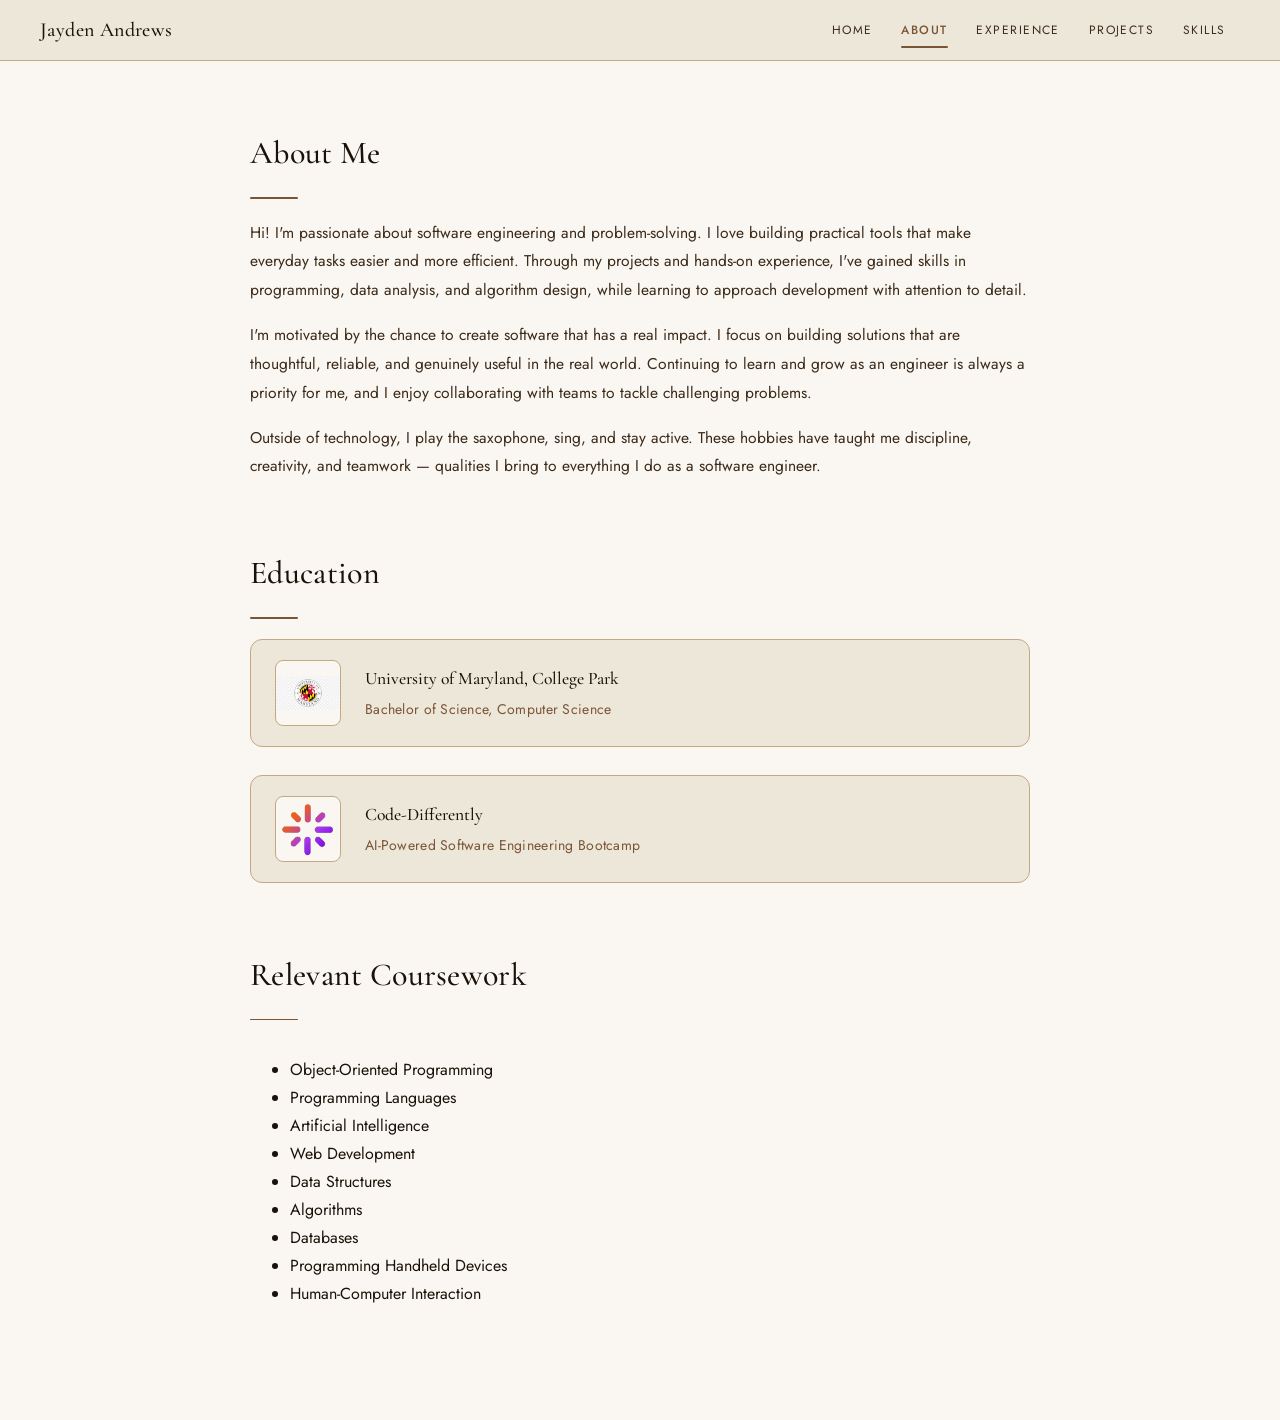
==== about.html @ a04b2f83 "Initial commit" ====
<!DOCTYPE html>
<html lang="en">

<head>
    <meta charset="UTF-8">
    <meta name="viewport" content="width=device-width, initial-scale=1.0">
    <title>Jayden Andrews</title>
    <link rel="preconnect" href="https://fonts.googleapis.com">
    <link
        href="https://fonts.googleapis.com/css2?family=Cormorant+Garamond:wght@500&family=Jost:wght@300;400;500&display=swap"
        rel="stylesheet">
    <link rel="stylesheet" href="style.css">
</head>

<body>
    <!-- Navbar -->
    <nav class="site-nav">
        <a class="site-nav__brand" href="#">Jayden Andrews</a>
        <button class="nav-toggle" onclick="this.nextElementSibling.classList.toggle('open')" aria-label="Toggle menu">
            <span></span><span></span><span></span>
        </button>
        <ul class="site-nav__links">
            <li><a href="index.html">Home</a></li>
            <li><a href="about.html" class="active">About</a></li>
            <li><a href="experience.html">Experience</a></li>
            <li><a href="projects.html">Projects</a></li>
            <li><a href="skills.html">Skills</a></li>
        </ul>
    </nav>

    <main class="about-page">

        <!-- About Me -->
        <section class="about-section">
            <h2 class="section-label">About Me</h2>
            <div class="divider"></div>
            <div class="about-body">
                <p>Hi! I'm passionate about software engineering and problem-solving. I love building practical tools
                    that make everyday tasks easier and more efficient. Through my projects and hands-on experience,
                    I've gained skills in programming, data analysis, and algorithm design, while learning to approach
                    development with attention to detail.</p>
                <p>I'm motivated by the chance to create software that has a real impact. I focus on building solutions
                    that are thoughtful, reliable, and genuinely useful in the real world. Continuing to learn and grow
                    as an engineer is always a priority for me, and I enjoy collaborating with teams to tackle
                    challenging problems.</p>
                <p>Outside of technology, I play the saxophone, sing, and stay active. These hobbies have taught me
                    discipline, creativity, and teamwork — qualities I bring to everything I do as a software engineer.
                </p>
            </div>
        </section>

        <!-- Education -->
        <section class="about-section">
            <h2 class="section-label">Education</h2>
            <div class="divider"></div>

            <div class="edu-list">

                <!-- UMD -->
                <div class="list-item">
                    <div class="logo">
                        <img src="images/umd seal.png" alt="University of Maryland logo">
                    </div>
                    <div class="edu-details">
                        <h3>University of Maryland, College Park</h3>
                        <p class="edu-degree">Bachelor of Science, Computer Science</p>
                    </div>
                </div>

                <!-- Code Differently -->
                <div class="list-item">
                    <div class="logo">
                        <img src="images/code_differently_logo.png" alt="Code Differently logo">
                    </div>
                    <div class="edu-details">
                        <h3>Code-Differently</h3>
                        <p class="edu-degree">AI-Powered Software Engineering Bootcamp</p>
                    </div>
                </div>

            </div>
        </section>
        
        <!-- Relevant Coursework -->
        <section class="about-section">
            <h2 class="section-label">Relevant Coursework</h2>
            <div class="divider"></div>

            <ul class="course-list">
                <li>Object-Oriented Programming</li>
                <li>Programming Languages</li>
                <li>Artificial Intelligence</li>
                <li>Web Development</li>
                <li>Data Structures</li>
                <li>Algorithms</li>
                <li>Databases</li>
                <li>Programming Handheld Devices</li>
                <li>Human-Computer Interaction</li>
            </ul>
        </section>
    </main>

</body>

</html>



</body>

</html>
---- style.css ----
/* --- Google Fonts --- */
@import url('https://fonts.googleapis.com/css2?family=Cormorant+Garamond:wght@400;500;600&family=Jost:wght@300;400;500&display=swap');

/* --- Color tokens --- */
:root {
  --color-cream:      #FAF7F2;
  --color-cream-dark: #EDE7DA;
  --color-tan:        #C4A882;
  --color-brown:      #7A5535;
  --color-espresso:   #3B2A1A;
  --color-black:      #1A1208;
}

/* --- Base / Typography --- */
body {
  margin: 0;
  background-color: var(--color-cream);
  color: var(--color-black);
  font-family: 'Jost', sans-serif;
  font-weight: 400;
  font-size: 1rem;
  line-height: 1.75;
}

#home-page {
  overflow: hidden;
}

h1, h2, h3 {
  font-family: 'Cormorant Garamond', serif;
  color: var(--color-black);
  font-weight: 500;
  margin: 0 0 0.25rem;
}

a {
  color: var(--color-brown);
  text-decoration: none;
}

a:hover {
  text-decoration: underline;
}

/* --- Navbar --- */
.site-nav {
  position: sticky;
  top: 0;
  z-index: 100;
  background: var(--color-cream-dark);
  border-bottom: 1px solid var(--color-tan);
  display: flex;
  align-items: center;
  justify-content: space-between;
  padding: 0 2.5rem;
  height: 60px;
}

.site-nav__brand {
  font-family: 'Cormorant Garamond', serif;
  font-size: 1.25rem;
  font-weight: 500;
  color: var(--color-black);
  text-decoration: none;
  letter-spacing: 0.02em;
}

.site-nav__links {
  display: flex;
  align-items: center;
  list-style: none;
  margin: 0;
  padding: 0;
}

.site-nav__links a {
  display: block;
  font-family: 'Jost', sans-serif;
  font-size: 0.75rem;
  font-weight: 400;
  letter-spacing: 0.12em;
  text-transform: uppercase;
  color: var(--color-espresso);
  text-decoration: none;
  padding: 0.45rem 0.9rem;
  border-radius: 3px;
  transition: color 0.15s, background 0.15s;
  position: relative;
}

.site-nav__links a:hover {
  color: var(--color-brown);
  background: rgba(122, 85, 53, 0.07);
}

.site-nav__links a.active {
  color: var(--color-brown);
  font-weight: 500;
}

.site-nav__links a.active::after {
  content: '';
  position: absolute;
  bottom: 0;
  left: 0.9rem;
  right: 0.9rem;
  height: 1.5px;
  background: var(--color-brown);
  border-radius: 2px;
}

.site-nav__links a.disabled {
  color: var(--color-tan);
  pointer-events: none;
}

.nav-toggle {
  display: none;
  flex-direction: column;
  gap: 5px;
  background: none;
  border: none;
  cursor: pointer;
  padding: 4px;
}

.nav-toggle span {
  display: block;
  width: 22px;
  height: 1.5px;
  background: var(--color-espresso);
  border-radius: 2px;
}

/* --- Page Layout --- */
.about-page {
  display: flex;
  flex-direction: column;
  gap: 4rem;
  max-width: 780px;
  margin: 0 auto;
  padding: 4rem 2.5rem 6rem;
}

/* --- Section / About Me --- */
.about-section {
  display: flex;
  flex-direction: column;
  gap: 1.25rem;
}

.section-label {
  font-family: 'Cormorant Garamond', serif;
  font-size: 2rem;
  font-weight: 500;
  color: var(--color-black);
  letter-spacing: 0.01em;
}

.divider {
  width: 48px;
  height: 1.5px;
  background: var(--color-brown);
  border-radius: 2px;
  margin-top: -0.5rem;
}

.about-body {
  display: flex;
  flex-direction: column;
  gap: 1rem;
}

.about-body p {
  margin: 0;
  color: var(--color-espresso);
  font-size: 0.975rem;
  line-height: 1.85;
}

/* --- Education List --- */
.edu-list {
  display: flex;
  flex-direction: column;
  gap: 1.75rem;
}

.list-item {
  display: flex;
  flex-direction: row;
  align-items: center;
  gap: 1.5rem;
  background: var(--color-cream-dark);
  border: 1px solid var(--color-tan);
  border-radius: 12px;
  padding: 1.25rem 1.5rem;
}

.logo {
  flex-shrink: 0;
  width: 64px;
  height: 64px;
  border-radius: 8px;
  background: var(--color-cream);
  border: 1px solid var(--color-tan);
  display: flex;
  align-items: center;
  justify-content: center;
  overflow: hidden;
}

.logo img {
  width: 100%;
  height: 100%;
  object-fit: contain;
}

.edu-details {
  display: flex;
  flex-direction: column;
  gap: 0.2rem;
}

.edu-details h3 {
  font-size: 1.1rem;
  font-weight: 500;
  margin: 0;
}

.edu-degree {
  margin: 0;
  font-size: 0.875rem;
  color: var(--color-brown);
  font-weight: 400;
  letter-spacing: 0.02em;
}

/* --- Info / Profile Section --- */
#info {
  min-height: calc(100vh - 60px);
  display: flex;
  align-items: center;
  justify-content: center;
  padding: 3rem 2.5rem;
}

.container {
  display: flex;
  flex-direction: row;
  align-items: center;
  gap: 4rem;
  max-width: 900px;
  width: 100%;
}

.profile-image {
  width: 500px;
  height: 500px;
  object-fit: cover;
  object-position: top;
  border-radius: 16px;
  flex-shrink: 0;
}

/* --- Mobile --- */
@media (max-width: 640px) {
  .nav-toggle { display: flex; }

  .site-nav__links {
    display: none;
    flex-direction: column;
    align-items: flex-start;
    position: absolute;
    top: 60px;
    left: 0; right: 0;
    background: var(--color-cream-dark);
    border-bottom: 1px solid var(--color-tan);
    padding: 0.5rem 1rem 1rem;
  }

  .site-nav__links.open { display: flex; }
  .site-nav__links a { padding: 0.6rem 0.5rem; width: 100%; }

  .edu-item {
    flex-direction: column;
    align-items: flex-start;
    gap: 1rem;
  }

  .about-page {
    padding: 2.5rem 1.25rem 4rem;
  }

  .container {
    flex-direction: column;
    gap: 2rem;
  }

  .profile-image {
    width: 100%;
    height: auto;
  }

  /* Flex container for skills */
.skills-container {
    display: flex;
    gap: 2rem;
    flex-wrap: wrap; /* allows stacking on smaller screens */
    margin-top: 2rem;
}

/* Individual skill boxes */
.skill-box {
    flex: 1; /* equal width columns */
    min-width: 220px; /* prevents boxes from being too narrow */
    background: var(--color-cream-dark);
    border: 1px solid var(--color-tan);
    border-radius: 12px;
    padding: 1.5rem;
    display: flex;
    flex-direction: column;
    gap: 0.75rem;
}

.skill-box h3 {
    font-family: 'Cormorant Garamond', serif;
    font-size: 1.25rem;
    font-weight: 500;
    color: var(--color-black);
    margin: 0;
}

.skill-box p {
    font-family: 'Jost', sans-serif;
    font-size: 0.95rem;
    color: var(--color-espresso);
    line-height: 1.75;
    margin: 0;
}

/* Mobile stacking */
@media (max-width: 640px) {
    .skills-container {
        flex-direction: column;
    }
}
}
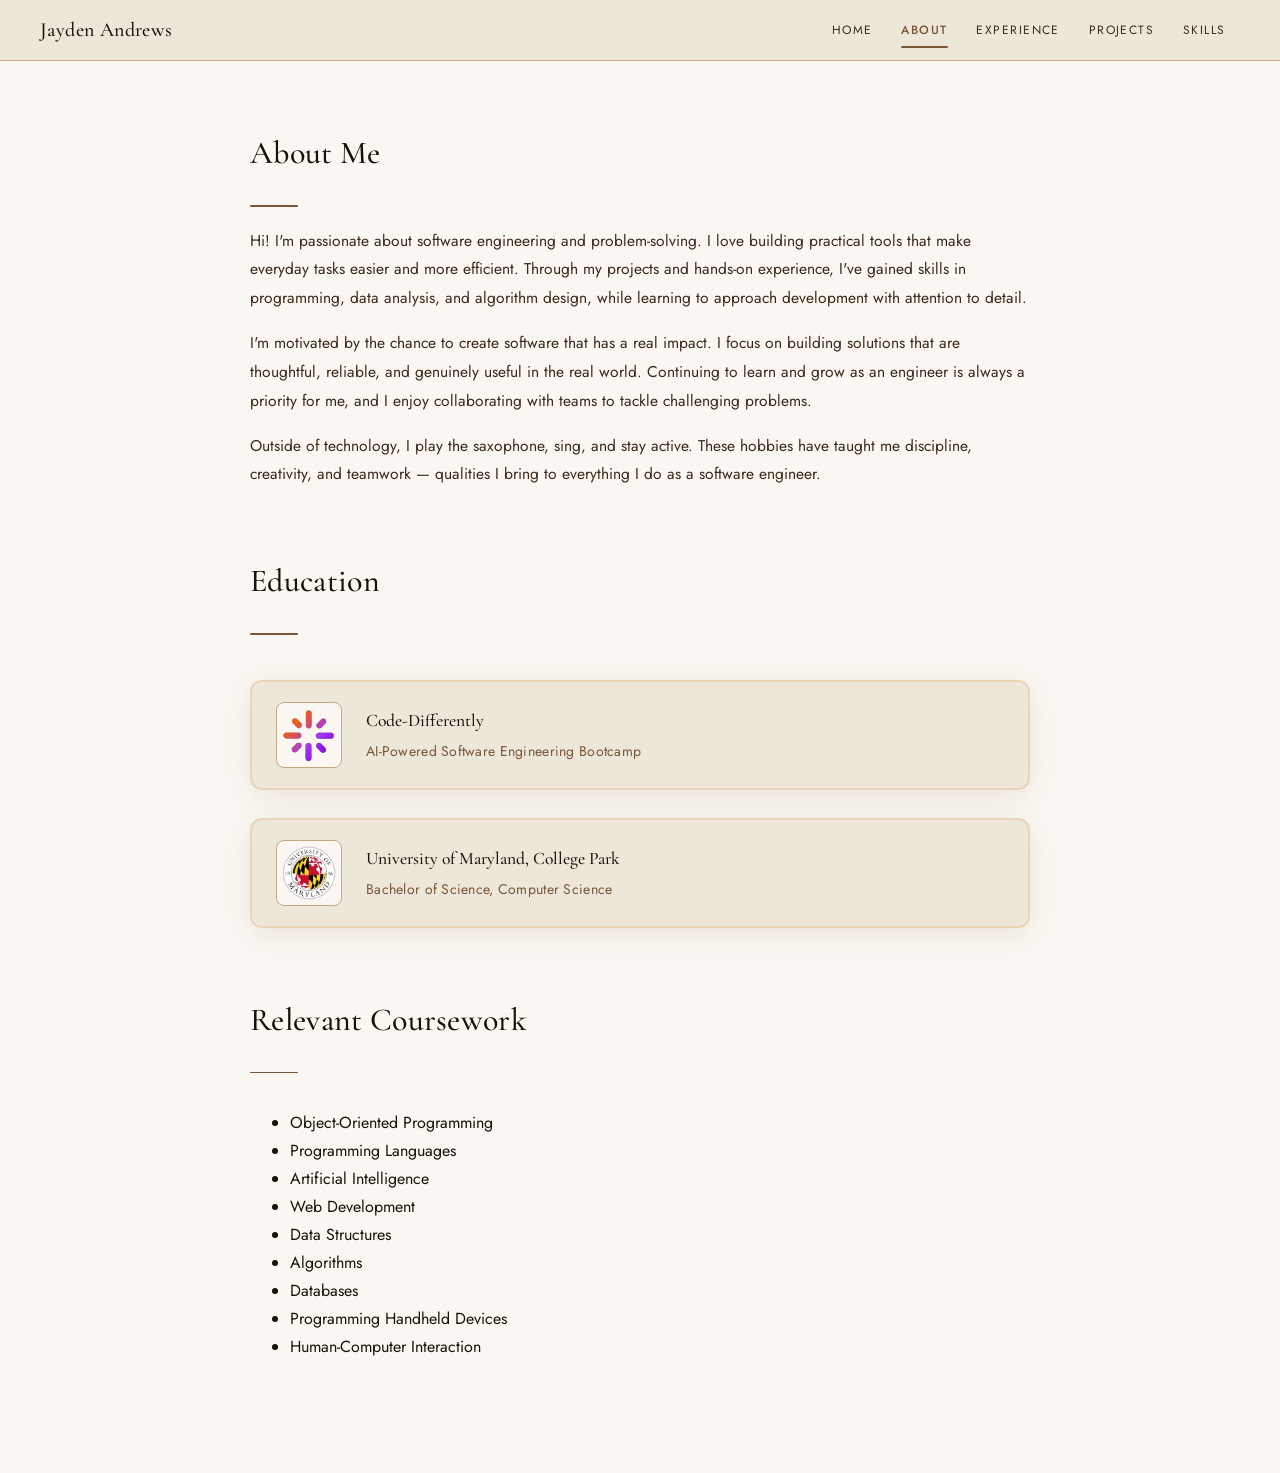
==== commit 03030330: "Finished resume landing page" ====
--- a/about.html
+++ b/about.html
@@ -56,25 +56,25 @@
 
             <div class="edu-list">
 
-                <!-- UMD -->
-                <div class="list-item">
-                    <div class="logo">
-                        <img src="images/umd seal.png" alt="University of Maryland logo">
-                    </div>
-                    <div class="edu-details">
-                        <h3>University of Maryland, College Park</h3>
-                        <p class="edu-degree">Bachelor of Science, Computer Science</p>
-                    </div>
-                </div>
-
                 <!-- Code Differently -->
-                <div class="list-item">
+                <div class="edu-item">
                     <div class="logo">
                         <img src="images/code_differently_logo.png" alt="Code Differently logo">
                     </div>
                     <div class="edu-details">
                         <h3>Code-Differently</h3>
                         <p class="edu-degree">AI-Powered Software Engineering Bootcamp</p>
+                    </div>
+                </div>
+
+                <!-- UMD -->
+                <div class="edu-item">
+                    <div class="logo umd">
+                        <img src="images/umd seal.png" alt="University of Maryland logo">
+                    </div>
+                    <div class="edu-details">
+                        <h3>University of Maryland, College Park</h3>
+                        <p class="edu-degree">Bachelor of Science, Computer Science</p>
                     </div>
                 </div>
 
--- a/style.css
+++ b/style.css
@@ -3,197 +3,227 @@
 
 /* --- Color tokens --- */
 :root {
-  --color-cream:      #FAF7F2;
-  --color-cream-dark: #EDE7DA;
-  --color-tan:        #C4A882;
-  --color-brown:      #7A5535;
-  --color-espresso:   #3B2A1A;
-  --color-black:      #1A1208;
+    --color-cream: #FAF7F2;
+    --color-cream-dark: #EDE7DA;
+    --color-tan: #C4A882;
+    --color-brown: #7A5535;
+    --color-espresso: #3B2A1A;
+    --color-black: #1A1208;
 }
 
 /* --- Base / Typography --- */
 body {
-  margin: 0;
-  background-color: var(--color-cream);
-  color: var(--color-black);
-  font-family: 'Jost', sans-serif;
-  font-weight: 400;
-  font-size: 1rem;
-  line-height: 1.75;
-}
-
-#home-page {
-  overflow: hidden;
-}
-
-h1, h2, h3 {
-  font-family: 'Cormorant Garamond', serif;
-  color: var(--color-black);
-  font-weight: 500;
-  margin: 0 0 0.25rem;
+    margin: 0;
+    background-color: var(--color-cream);
+    color: var(--color-black);
+    font-family: 'Jost', sans-serif;
+    font-weight: 400;
+    font-size: 1rem;
+    line-height: 1.75;
+}
+
+#home-page, #skills-page {
+    overflow: hidden;
+}
+
+h1,
+h2,
+h3 {
+    font-family: 'Cormorant Garamond', serif;
+    color: var(--color-black);
+    font-weight: 500;
+    margin: 0 0 0.25rem;
 }
 
 a {
-  color: var(--color-brown);
-  text-decoration: none;
+    color: var(--color-brown);
+    text-decoration: none;
 }
 
 a:hover {
-  text-decoration: underline;
+    text-decoration: underline;
 }
 
 /* --- Navbar --- */
 .site-nav {
-  position: sticky;
-  top: 0;
-  z-index: 100;
-  background: var(--color-cream-dark);
-  border-bottom: 1px solid var(--color-tan);
-  display: flex;
-  align-items: center;
-  justify-content: space-between;
-  padding: 0 2.5rem;
-  height: 60px;
+    position: sticky;
+    top: 0;
+    z-index: 100;
+    background: var(--color-cream-dark);
+    border-bottom: 1px solid var(--color-tan);
+    display: flex;
+    align-items: center;
+    justify-content: space-between;
+    padding: 0 2.5rem;
+    height: 60px;
 }
 
 .site-nav__brand {
-  font-family: 'Cormorant Garamond', serif;
-  font-size: 1.25rem;
-  font-weight: 500;
-  color: var(--color-black);
-  text-decoration: none;
-  letter-spacing: 0.02em;
+    font-family: 'Cormorant Garamond', serif;
+    font-size: 1.25rem;
+    font-weight: 500;
+    color: var(--color-black);
+    text-decoration: none;
+    letter-spacing: 0.02em;
 }
 
 .site-nav__links {
-  display: flex;
-  align-items: center;
-  list-style: none;
-  margin: 0;
-  padding: 0;
+    display: flex;
+    align-items: center;
+    list-style: none;
+    margin: 0;
+    padding: 0;
 }
 
 .site-nav__links a {
-  display: block;
-  font-family: 'Jost', sans-serif;
-  font-size: 0.75rem;
-  font-weight: 400;
-  letter-spacing: 0.12em;
-  text-transform: uppercase;
-  color: var(--color-espresso);
-  text-decoration: none;
-  padding: 0.45rem 0.9rem;
-  border-radius: 3px;
-  transition: color 0.15s, background 0.15s;
-  position: relative;
+    display: block;
+    font-family: 'Jost', sans-serif;
+    font-size: 0.75rem;
+    font-weight: 400;
+    letter-spacing: 0.12em;
+    text-transform: uppercase;
+    color: var(--color-espresso);
+    text-decoration: none;
+    padding: 0.45rem 0.9rem;
+    border-radius: 3px;
+    transition: color 0.15s, background 0.15s;
+    position: relative;
 }
 
 .site-nav__links a:hover {
-  color: var(--color-brown);
-  background: rgba(122, 85, 53, 0.07);
+    color: var(--color-brown);
+    background: rgba(122, 85, 53, 0.07);
 }
 
 .site-nav__links a.active {
-  color: var(--color-brown);
-  font-weight: 500;
+    color: var(--color-brown);
+    font-weight: 500;
 }
 
 .site-nav__links a.active::after {
-  content: '';
-  position: absolute;
-  bottom: 0;
-  left: 0.9rem;
-  right: 0.9rem;
-  height: 1.5px;
-  background: var(--color-brown);
-  border-radius: 2px;
+    content: '';
+    position: absolute;
+    bottom: 0;
+    left: 0.9rem;
+    right: 0.9rem;
+    height: 1.5px;
+    background: var(--color-brown);
+    border-radius: 2px;
 }
 
 .site-nav__links a.disabled {
-  color: var(--color-tan);
-  pointer-events: none;
+    color: var(--color-tan);
+    pointer-events: none;
 }
 
 .nav-toggle {
-  display: none;
-  flex-direction: column;
-  gap: 5px;
-  background: none;
-  border: none;
-  cursor: pointer;
-  padding: 4px;
+    display: none;
+    flex-direction: column;
+    gap: 5px;
+    background: none;
+    border: none;
+    cursor: pointer;
+    padding: 4px;
 }
 
 .nav-toggle span {
-  display: block;
-  width: 22px;
-  height: 1.5px;
-  background: var(--color-espresso);
-  border-radius: 2px;
+    display: block;
+    width: 22px;
+    height: 1.5px;
+    background: var(--color-espresso);
+    border-radius: 2px;
 }
 
 /* --- Page Layout --- */
 .about-page {
-  display: flex;
-  flex-direction: column;
-  gap: 4rem;
-  max-width: 780px;
-  margin: 0 auto;
-  padding: 4rem 2.5rem 6rem;
+    display: flex;
+    flex-direction: column;
+    gap: 4rem;
+    max-width: 780px;
+    margin: 0 auto;
+    padding: 4rem 2.5rem 6rem;
 }
 
 /* --- Section / About Me --- */
 .about-section {
+    display: flex;
+    flex-direction: column;
+    gap: 1.25rem;
+}
+
+.section-label {
+    font-family: 'Cormorant Garamond', serif;
+    font-size: 2rem;
+    font-weight: 500;
+    color: var(--color-black);
+    letter-spacing: 0.01em;
+}
+
+.divider {
+    width: 48px;
+    height: 1.5px;
+    background: var(--color-brown);
+    border-radius: 2px;
+
+}
+
+.page-header {
+  margin-top: 25px;
+  margin-left: 50px;
   display: flex;
   flex-direction: column;
   gap: 1.25rem;
-}
-
-.section-label {
-  font-family: 'Cormorant Garamond', serif;
-  font-size: 2rem;
-  font-weight: 500;
-  color: var(--color-black);
-  letter-spacing: 0.01em;
-}
-
-.divider {
-  width: 48px;
-  height: 1.5px;
-  background: var(--color-brown);
-  border-radius: 2px;
-  margin-top: -0.5rem;
+  margin-bottom: 2rem;
 }
 
 .about-body {
-  display: flex;
-  flex-direction: column;
-  gap: 1rem;
+    display: flex;
+    flex-direction: column;
+    gap: 1rem;
 }
 
 .about-body p {
-  margin: 0;
-  color: var(--color-espresso);
-  font-size: 0.975rem;
-  line-height: 1.85;
+    margin: 0;
+    color: var(--color-espresso);
+    font-size: 0.975rem;
+    line-height: 1.85;
 }
 
 /* --- Education List --- */
 .edu-list {
-  display: flex;
-  flex-direction: column;
-  gap: 1.75rem;
+    display: flex;
+    flex-direction: column;
+    gap: 1.75rem;
+    margin-top: 25px;
+}
+
+.edu-item {
+    display: flex;
+    flex-direction: row;
+    align-items: center;
+    gap: 1.5rem;
+    background: var(--color-cream-dark);
+    border: 1px solid var(--color-tan);
+    border-radius: 12px;
+    padding: 1.25rem 1.5rem;
+    border: 2px solid #e8d5b7;
+    flex: 1;
+    box-shadow: 0 6px 30px rgba(122, 82, 48, 0.12);
 }
 
 .list-item {
-  display: flex;
-  flex-direction: row;
-  align-items: center;
-  gap: 1.5rem;
-  background: var(--color-cream-dark);
-  border: 1px solid var(--color-tan);
-  border-radius: 12px;
-  padding: 1.25rem 1.5rem;
+    display: flex;
+    flex-direction: row;
+    align-items: center;
+    gap: 1.5rem;
+    background: var(--color-cream-dark);
+    border: 1px solid var(--color-tan);
+    border-radius: 12px;
+    padding: 1.25rem 1.5rem;
+    border: 2px solid #e8d5b7;
+    max-width: 1000px;
+    margin-left: 250px;
+    box-shadow: 0 6px 30px rgba(122, 82, 48, 0.12);
 }
 
 .logo {
@@ -212,136 +242,305 @@
 .logo img {
   width: 100%;
   height: 100%;
-  object-fit: contain;
+  object-fit: cover;
+}
+
+.logo.umd img {
+  transform: scale(1);
 }
 
 .edu-details {
-  display: flex;
-  flex-direction: column;
-  gap: 0.2rem;
+    display: flex;
+    flex-direction: column;
+    gap: 0.2rem;
 }
 
 .edu-details h3 {
-  font-size: 1.1rem;
-  font-weight: 500;
-  margin: 0;
+    font-size: 1.1rem;
+    font-weight: 500;
+    margin: 0;
 }
 
 .edu-degree {
-  margin: 0;
-  font-size: 0.875rem;
-  color: var(--color-brown);
-  font-weight: 400;
-  letter-spacing: 0.02em;
+    margin: 0;
+    font-size: 0.875rem;
+    color: var(--color-brown);
+    font-weight: 400;
+    letter-spacing: 0.02em;
 }
 
 /* --- Info / Profile Section --- */
-#info {
-  min-height: calc(100vh - 60px);
+#index-info {
+    min-height: calc(100vh - 60px);
+    display: flex;
+    align-items: center;
+    justify-content: center;
+    padding: 3rem 2.5rem;
+}
+
+#skills-info {
+    min-height: calc(100vh - 60px);
+    display: flex;
+    align-items: center;
+    justify-content: center;
+    padding: 3rem 2.5rem;
+}
+
+.card-details {
+    display: flex;
+    flex-direction: row;
+    gap: 1.25rem;
+}
+
+.container {
+    display: flex;
+    flex-direction: row;
+    align-items: center;
+    gap: 4rem;
+    max-width: 900px;
+    width: 100%;
+    margin-left: 250px;
+    margin-top: 125px;
+}
+
+.card-container {
+    display: flex;
+    flex-direction: row;
+    align-items: center;
+    gap: 4rem;
+    max-width: 900px;
+    width: 100%;
+    margin-bottom: 250px;
+}
+
+.profile-image {
+    width: 500px;
+    height: 500px;
+    object-fit: cover;
+    border-radius: 32px;
+    flex-shrink: 0;
+    border: 2px solid #e8d5b7;
+    flex: 1;
+    box-shadow: 0 6px 30px rgba(122, 82, 48, 0.12);
+}
+
+.card {
+        display: flex;
+        flex-direction: column;
+        background-color: var(--color-cream-dark);
+        border: 2px solid #e8d5b7;
+        border-radius: 16px;
+        padding: 40px 32px 36px;
+        flex: 1;
+        max-width: 320px;
+        box-shadow: 0 6px 30px rgba(122, 82, 48, 0.12);
+        position: relative;
+    }
+
+    /* --- Social Icons Small --- */
+.social-container {
+    display: flex;
+    gap: 1rem; /* smaller spacing */
+    justify-content: center;
+    margin-top: 2rem;
+}
+
+.social-link {
+    display: flex;
+    align-items: center;
+    justify-content: center;
+    width: 30px;       /* smaller box */
+    height: 30px;      /* smaller box */
+    background-color: var(--color-cream-dark);
+    border: 2px solid var(--color-tan);
+    border-radius: 8px; /* smaller radius for proportion */
+    transition: all 0.3s ease;
+    box-shadow: 0 4px 15px rgba(122, 82, 48, 0.12);
+}
+
+.social-link svg {
+    width: 16px;       /* smaller icon */
+    height: 16px;      /* smaller icon */
+    fill: var(--color-espresso);
+    transition: fill 0.3s ease;
+}
+
+.social-link:hover {
+    background-color: var(--color-brown);
+    border-color: var(--color-brown);
+}
+
+.social-link:hover svg {
+    fill: var(--color-cream);
+}
+
+  /* --- Social Icons --- */
+.social-container {
+    display: flex;
+    gap: 2rem;
+    justify-content: center; /* center horizontally */
+    margin-top: 3rem;
+}
+
+.social-link {
+    display: flex;
+    align-items: center;
+    justify-content: center;
+    width: 50px;
+    height: 50px;
+    background-color: var(--color-cream-dark);
+    border: 2px solid var(--color-tan);
+    border-radius: 12px;
+    transition: all 0.3s ease;
+    box-shadow: 0 6px 30px rgba(122, 82, 48, 0.12);
+}
+
+.social-link svg {
+    width: 24px;
+    height: 24px;
+    fill: var(--color-espresso);
+    transition: fill 0.3s ease;
+}
+
+.social-link:hover {
+    background-color: var(--color-brown);
+    border-color: var(--color-brown);
+}
+
+.social-link:hover svg {
+    fill: var(--color-cream);
+}
+
+.social-btn {
   display: flex;
   align-items: center;
   justify-content: center;
-  padding: 3rem 2.5rem;
-}
-
-.container {
-  display: flex;
-  flex-direction: row;
-  align-items: center;
-  gap: 4rem;
-  max-width: 900px;
-  width: 100%;
-}
-
-.profile-image {
-  width: 500px;
-  height: 500px;
-  object-fit: cover;
-  object-position: top;
-  border-radius: 16px;
-  flex-shrink: 0;
+  width: 50px;
+  height: 50px;
+  border-radius: 12px;
+  border: 1px solid var(--color-tan);
+  background: var(--color-cream-dark);
+  color: var(--color-espresso);
+  text-decoration: none;
+  transition: border-color 0.15s, color 0.15s, background 0.15s;
+}
+
+.social-btn:hover {
+  border-color: var(--color-brown);
+  color: var(--color-brown);
+  background: var(--color-cream);
+  text-decoration: none;
+}
+
+.project-link {
+  width: 32px;
+  height: 32px;
+  border-radius: 8px;
+  margin-bottom: 0.5rem;
+}
+
+.project-link svg {
+  width: 16px;
+  height: 16px;
 }
 
 /* --- Mobile --- */
 @media (max-width: 640px) {
-  .nav-toggle { display: flex; }
-
-  .site-nav__links {
-    display: none;
-    flex-direction: column;
-    align-items: flex-start;
-    position: absolute;
-    top: 60px;
-    left: 0; right: 0;
-    background: var(--color-cream-dark);
-    border-bottom: 1px solid var(--color-tan);
-    padding: 0.5rem 1rem 1rem;
-  }
-
-  .site-nav__links.open { display: flex; }
-  .site-nav__links a { padding: 0.6rem 0.5rem; width: 100%; }
-
-  .edu-item {
-    flex-direction: column;
-    align-items: flex-start;
-    gap: 1rem;
-  }
-
-  .about-page {
-    padding: 2.5rem 1.25rem 4rem;
-  }
-
-  .container {
-    flex-direction: column;
-    gap: 2rem;
-  }
-
-  .profile-image {
-    width: 100%;
-    height: auto;
-  }
-
-  /* Flex container for skills */
-.skills-container {
-    display: flex;
-    gap: 2rem;
-    flex-wrap: wrap; /* allows stacking on smaller screens */
-    margin-top: 2rem;
-}
-
-/* Individual skill boxes */
-.skill-box {
-    flex: 1; /* equal width columns */
-    min-width: 220px; /* prevents boxes from being too narrow */
-    background: var(--color-cream-dark);
-    border: 1px solid var(--color-tan);
-    border-radius: 12px;
-    padding: 1.5rem;
-    display: flex;
-    flex-direction: column;
-    gap: 0.75rem;
-}
-
-.skill-box h3 {
-    font-family: 'Cormorant Garamond', serif;
-    font-size: 1.25rem;
-    font-weight: 500;
-    color: var(--color-black);
-    margin: 0;
-}
-
-.skill-box p {
-    font-family: 'Jost', sans-serif;
-    font-size: 0.95rem;
-    color: var(--color-espresso);
-    line-height: 1.75;
-    margin: 0;
-}
-
-/* Mobile stacking */
-@media (max-width: 640px) {
+    .nav-toggle {
+        display: flex;
+    }
+
+    .site-nav__links {
+        display: none;
+        flex-direction: column;
+        align-items: flex-start;
+        position: absolute;
+        top: 60px;
+        left: 0;
+        right: 0;
+        background: var(--color-cream-dark);
+        border-bottom: 1px solid var(--color-tan);
+        padding: 0.5rem 1rem 1rem;
+    }
+
+    .site-nav__links.open {
+        display: flex;
+    }
+
+    .site-nav__links a {
+        padding: 0.6rem 0.5rem;
+        width: 100%;
+    }
+
+    .edu-item {
+        flex-direction: column;
+        align-items: flex-start;
+        gap: 1rem;
+    }
+
+    .about-page {
+        padding: 2.5rem 1.25rem 4rem;
+    }
+
+    .container {
+        flex-direction: column;
+        gap: 2rem;
+    }
+
+    .profile-image {
+        width: 100%;
+        height: auto;
+        border: 2px solid var(--color-brown);
+        border-radius: 32px;
+        flex: 1;
+        box-shadow: 0 6px 30px rgba(122, 82, 48, 0.12);
+    }
+
+    /* Flex container for skills */
     .skills-container {
+        display: flex;
+        gap: 2rem;
+        flex-wrap: wrap;
+        /* allows stacking on smaller screens */
+        margin-top: 2rem;
+    }
+
+    /* Individual skill boxes */
+    .skill-box {
+        flex: 1;
+        /* equal width columns */
+        min-width: 220px;
+        /* prevents boxes from being too narrow */
+        background: var(--color-cream-dark);
+        border: 1px solid var(--color-tan);
+        border-radius: 12px;
+        padding: 1.5rem;
+        display: flex;
         flex-direction: column;
-    }
-}
+        gap: 0.75rem;
+    }
+
+    .skill-box h3 {
+        font-family: 'Cormorant Garamond', serif;
+        font-size: 1.25rem;
+        font-weight: 500;
+        color: var(--color-black);
+        margin: 0;
+    }
+
+    .skill-box p {
+        font-family: 'Jost', sans-serif;
+        font-size: 0.95rem;
+        color: var(--color-espresso);
+        line-height: 1.75;
+        margin: 0;
+    }
+
+
+    /* Mobile stacking */
+    @media (max-width: 640px) {
+        .skills-container {
+            flex-direction: column;
+        }
+    }
 }
